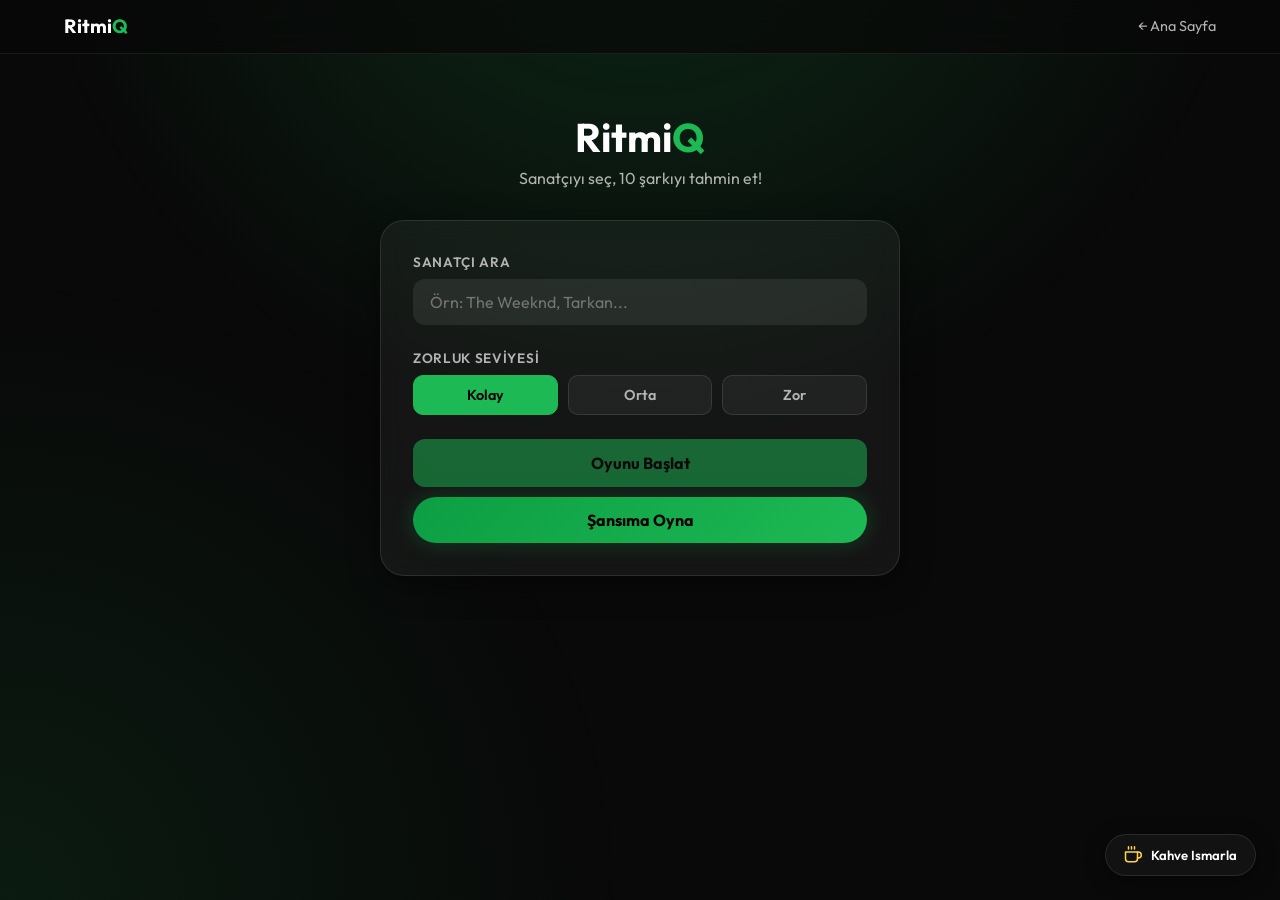
==== game.html @ 52778a84 "ritmiq" ====
<!DOCTYPE html>
<html lang="tr">

<head>
    <meta charset="UTF-8">
    <meta name="viewport" content="width=device-width, initial-scale=1.0">
    <title>RitmiQ – Oyna</title>
    <link rel="stylesheet" href="style.css">
    <link rel="preconnect" href="https://fonts.googleapis.com">
    <link rel="preconnect" href="https://fonts.gstatic.com" crossorigin>
    <link href="https://fonts.googleapis.com/css2?family=Outfit:wght@300;400;600;700&display=swap" rel="stylesheet">
    <style>
        .top-nav {
            position: fixed;
            top: 0;
            left: 0;
            right: 0;
            z-index: 99;
            padding: 0.9rem 5%;
            display: flex;
            align-items: center;
            justify-content: space-between;
            background: rgba(8, 8, 8, 0.7);
            backdrop-filter: blur(20px);
            border-bottom: 1px solid rgba(255, 255, 255, 0.07);
        }

        .top-nav a {
            color: #b3b3b3;
            text-decoration: none;
            font-size: 0.9rem;
            transition: color 0.2s;
        }

        .top-nav a:hover {
            color: #1DB954;
        }

        .top-nav .logo {
            font-size: 1.2rem;
            font-weight: 700;
            color: white;
        }

        .top-nav .logo span {
            color: #1DB954;
        }

        main.container {
            padding-top: 5rem;
        }

        /* ── Buy Me a Coffee ── */
        .bmac {
            position: fixed;
            bottom: 1.5rem;
            right: 1.5rem;
            z-index: 200;
            display: flex;
            align-items: center;
            gap: 9px;
            padding: 11px 18px;
            background: rgba(20, 20, 20, 0.85);
            border: 1px solid rgba(255, 255, 255, 0.1);
            border-radius: 50px;
            color: #fff;
            text-decoration: none;
            font-size: 0.82rem;
            font-weight: 600;
            backdrop-filter: blur(16px);
            box-shadow: 0 4px 20px rgba(0, 0, 0, 0.4);
            transition: transform 0.25s, border-color 0.25s, box-shadow 0.25s;
            font-family: 'Outfit', sans-serif;
        }

        .bmac:hover {
            transform: translateY(-3px);
            border-color: rgba(255, 213, 79, 0.4);
            box-shadow: 0 6px 28px rgba(0, 0, 0, 0.5);
        }

        .bmac svg {
            width: 18px;
            height: 18px;
            flex-shrink: 0;
        }

        /* ── Lucky Button ── */
        .lucky-btn {
            width: 100%;
            margin-top: 10px;
            padding: 13px 36px;
            background: linear-gradient(135deg, #0d9e43, #1DB954);
            border: none;
            border-radius: 50px;
            color: #000;
            font-weight: 700;
            font-size: 1rem;
            font-family: 'Outfit', sans-serif;
            cursor: pointer;
            position: relative;
            overflow: hidden;
            transition: filter 0.25s, transform 0.25s, box-shadow 0.25s;
            box-shadow: 0 0 22px rgba(29, 185, 84, 0.25);
        }

        .lucky-btn:hover {
            filter: brightness(1.1);
            transform: translateY(-3px);
            box-shadow: 0 0 36px rgba(29, 185, 84, 0.45);
        }

        .lucky-btn:active {
            transform: translateY(0);
        }

        .lucky-btn.spinning {
            animation: luckyPulse 0.6s ease infinite alternate;
        }

        @keyframes luckyPulse {
            from {
                filter: brightness(1);
            }

            to {
                filter: brightness(1.3);
            }
        }

        /* ── Result icon SVG ── */
        .result-emoji {
            width: 56px;
            height: 56px;
            margin: 0 auto 0.8rem;
        }

        .result-emoji svg {
            width: 100%;
            height: 100%;
        }

        /* ── Summary icon dots ── */
        .summary-icon {
            display: inline-block;
            width: 10px;
            height: 10px;
            border-radius: 50%;
            flex-shrink: 0;
        }

        .icon-correct {
            background: #1DB954;
            box-shadow: 0 0 6px rgba(29, 185, 84, 0.5);
        }

        .icon-wrong {
            background: #ef4444;
            box-shadow: 0 0 6px rgba(239, 68, 68, 0.4);
        }
    </style>
</head>

<body>
    <nav class="top-nav">
        <a href="/" class="logo">Ritmi<span>Q</span></a>
        <a href="/">← Ana Sayfa</a>
    </nav>

    <div class="background-glow"></div>

    <main class="container">
        <header>
            <h1>Ritmi<span>Q</span></h1>
            <p>Sanatçıyı seç, 10 şarkıyı tahmin et!</p>
        </header>

        <!-- Kurulum Ekranı -->
        <section id="setup-screen" class="glass-card">
            <div class="input-group">
                <label for="artist-search">Sanatçı Ara</label>
                <div class="search-box">
                    <input type="text" id="artist-search" placeholder="Örn: The Weeknd, Tarkan..." autocomplete="off">
                    <div id="search-results" class="results-dropdown hidden"></div>
                </div>
            </div>

            <div class="input-group">
                <label>Zorluk Seviyesi</label>
                <div class="difficulty-selector">
                    <button class="diff-btn active" data-level="easy">Kolay</button>
                    <button class="diff-btn" data-level="medium">Orta</button>
                    <button class="diff-btn" data-level="hard">Zor</button>
                </div>
            </div>

            <button id="start-game" class="primary-btn" disabled>Oyunu Başlat</button>
            <button id="lucky-btn" class="lucky-btn"> Şansıma Oyna</button>
        </section>

        <!-- Oyun Ekranı -->
        <section id="game-screen" class="glass-card hidden">
            <div class="quiz-header">
                <div class="question-counter">
                    Soru <span id="current-q">1</span> / <span id="total-q">10</span>
                </div>
                <div class="playing-indicator">
                    <div class="wave-container">
                        <div class="wave"></div>
                        <div class="wave"></div>
                        <div class="wave"></div>
                        <div class="wave"></div>
                        <div class="wave"></div>
                    </div>
                    <span id="game-status-text">Dinle ve bil!</span>
                </div>
            </div>

            <div class="audio-visualizer">
                <div class="progress-bar-container">
                    <div id="playback-progress" class="progress-bar"></div>
                </div>
                <div class="time-info">0:00 / 0:05</div>
            </div>

            <div id="options-container" class="options-grid"></div>

            <!-- Soru göstergesi (1..10) -->
            <div id="question-tracker" class="question-tracker"></div>

            <button id="next-btn" class="primary-btn hidden" style="margin-top:1.2rem;">
                Sonraki Soru →
            </button>
        </section>

        <!-- Sonuç Ekranı -->
        <section id="result-screen" class="glass-card hidden">
            <div class="result-hero">
                <div class="result-emoji" id="result-emoji">🏆</div>
                <h2 id="result-title">Mükemmel!</h2>
                <p id="result-subtitle"></p>
            </div>

            <div class="score-display">
                <div class="score-box correct-box">
                    <span id="correct-count">0</span>
                    <label>Doğru</label>
                </div>
                <div class="score-box wrong-box">
                    <span id="wrong-count">0</span>
                    <label>Yanlış</label>
                </div>
            </div>

            <!-- Cevap özeti -->
            <div id="answer-summary" class="answer-summary"></div>

            <button id="play-again" class="primary-btn" style="margin-top:1.5rem;">Yeni Oyun</button>
        </section>
    </main>

    <audio id="audio-player"></audio>
    <script src="script.js"></script>

    <!-- Buy Me a Coffee -->
    <a href="https://www.buymeacoffee.com/salimcaner" target="_blank" rel="noopener" class="bmac">
        <svg viewBox="0 0 24 24" fill="none" xmlns="http://www.w3.org/2000/svg">
            <path d="M18 8h1a4 4 0 0 1 0 8h-1" stroke="#FFD54F" stroke-width="2" stroke-linecap="round"
                stroke-linejoin="round" />
            <path d="M2 8h16v9a4 4 0 0 1-4 4H6a4 4 0 0 1-4-4V8z" stroke="#FFD54F" stroke-width="2"
                stroke-linecap="round" stroke-linejoin="round" />
            <line x1="6" y1="1" x2="6" y2="4" stroke="#FFD54F" stroke-width="2" stroke-linecap="round" />
            <line x1="10" y1="1" x2="10" y2="4" stroke="#FFD54F" stroke-width="2" stroke-linecap="round" />
            <line x1="14" y1="1" x2="14" y2="4" stroke="#FFD54F" stroke-width="2" stroke-linecap="round" />
        </svg>
        Kahve Ismarla
    </a>
</body>

</html>
---- style.css ----
:root {
    --primary: #1DB954;
    --primary-hover: #1ed760;
    --bg-dark: #090909;
    --card-bg: rgba(255, 255, 255, 0.05);
    --text-main: #ffffff;
    --text-dim: #b3b3b3;
    --error: #ff4d4d;
    --success: #1DB954;
    --glass-border: rgba(255, 255, 255, 0.1);
}

* {
    margin: 0;
    padding: 0;
    box-sizing: border-box;
    font-family: 'Outfit', sans-serif;
}

body {
    background-color: var(--bg-dark);
    color: var(--text-main);
    min-height: 100vh;
    display: flex;
    justify-content: center;
    align-items: flex-start;
    padding: 2rem 0;
    overflow-x: hidden;
}

.background-glow {
    position: fixed;
    top: 0;
    left: 0;
    width: 100%;
    height: 100%;
    background:
        radial-gradient(circle at 50% -20%, #1db95433 0%, transparent 50%),
        radial-gradient(circle at 0% 100%, #1db9541a 0%, transparent 40%);
    z-index: -1;
}

.container {
    width: 90%;
    max-width: 520px;
    z-index: 1;
}

header {
    text-align: center;
    margin-bottom: 2rem;
}

header h1 {
    font-size: 2.5rem;
    font-weight: 700;
    margin-bottom: 0.4rem;
}

header h1 span {
    color: var(--primary);
}

header p {
    color: var(--text-dim);
    font-size: 1rem;
}

.glass-card {
    background: var(--card-bg);
    backdrop-filter: blur(12px);
    -webkit-backdrop-filter: blur(12px);
    border: 1px solid var(--glass-border);
    border-radius: 24px;
    padding: 2rem;
    box-shadow: 0 8px 32px rgba(0, 0, 0, 0.4);
    animation: slideUp 0.5s cubic-bezier(0.16, 1, 0.3, 1);
}

@keyframes slideUp {
    from {
        opacity: 0;
        transform: translateY(24px);
    }

    to {
        opacity: 1;
        transform: translateY(0);
    }
}

.input-group {
    margin-bottom: 1.5rem;
}

.input-group label {
    display: block;
    margin-bottom: 0.5rem;
    color: var(--text-dim);
    font-size: 0.85rem;
    font-weight: 600;
    letter-spacing: 0.05em;
    text-transform: uppercase;
}

.search-box {
    position: relative;
}

input[type="text"] {
    width: 100%;
    padding: 12px 16px;
    background: rgba(255, 255, 255, 0.08);
    border: 1px solid transparent;
    border-radius: 12px;
    color: white;
    font-size: 1rem;
    transition: all 0.3s;
}

input[type="text"]:focus {
    outline: none;
    border-color: var(--primary);
    background: rgba(255, 255, 255, 0.11);
}

.results-dropdown {
    position: absolute;
    top: calc(100% + 8px);
    left: 0;
    width: 100%;
    background: #1a1a1a;
    border-radius: 12px;
    border: 1px solid var(--glass-border);
    max-height: 200px;
    overflow-y: auto;
    z-index: 100;
    box-shadow: 0 4px 20px rgba(0, 0, 0, 0.6);
}

.result-item {
    padding: 10px 14px;
    display: flex;
    align-items: center;
    gap: 10px;
    cursor: pointer;
    transition: background 0.2s;
}

.result-item:hover {
    background: rgba(255, 255, 255, 0.1);
}

.result-item img {
    width: 32px;
    height: 32px;
    border-radius: 50%;
    object-fit: cover;
}

.difficulty-selector {
    display: grid;
    grid-template-columns: 1fr 1fr 1fr;
    gap: 10px;
}

.diff-btn {
    padding: 10px;
    background: rgba(255, 255, 255, 0.05);
    border: 1px solid var(--glass-border);
    border-radius: 10px;
    color: var(--text-dim);
    cursor: pointer;
    font-weight: 600;
    font-size: 0.9rem;
    transition: all 0.25s;
}

.diff-btn:hover {
    background: rgba(255, 255, 255, 0.1);
}

.diff-btn.active {
    background: var(--primary);
    color: black;
    border-color: var(--primary);
}

.primary-btn {
    width: 100%;
    padding: 14px;
    background: var(--primary);
    border: none;
    border-radius: 12px;
    color: black;
    font-size: 1rem;
    font-weight: 700;
    cursor: pointer;
    transition: transform 0.2s, background 0.2s;
}

.primary-btn:hover:not(:disabled) {
    background: var(--primary-hover);
    transform: translateY(-2px);
}

.primary-btn:disabled {
    opacity: 0.5;
    cursor: not-allowed;
}

.hidden {
    display: none !important;
}

/* ====== GAME ====== */
.quiz-header {
    display: flex;
    align-items: center;
    justify-content: space-between;
    margin-bottom: 1.5rem;
    flex-wrap: wrap;
    gap: 8px;
}

.question-counter {
    font-size: 0.85rem;
    font-weight: 600;
    color: var(--text-dim);
    background: rgba(255, 255, 255, 0.06);
    padding: 6px 12px;
    border-radius: 20px;
}

.playing-indicator {
    display: inline-flex;
    align-items: center;
    gap: 10px;
    background: rgba(255, 255, 255, 0.05);
    padding: 6px 14px;
    border-radius: 20px;
}

.wave-container {
    display: flex;
    align-items: flex-end;
    gap: 3px;
    height: 16px;
}

.wave {
    width: 3px;
    background: var(--primary);
    border-radius: 2px;
    animation: wave-anim 1s ease-in-out infinite;
}

.wave:nth-child(2) {
    animation-delay: .15s
}

.wave:nth-child(3) {
    animation-delay: .3s
}

.wave:nth-child(4) {
    animation-delay: .45s
}

.wave:nth-child(5) {
    animation-delay: .6s
}

@keyframes wave-anim {

    0%,
    100% {
        height: 4px;
    }

    50% {
        height: 16px;
    }
}

.progress-bar-container {
    width: 100%;
    height: 7px;
    background: rgba(255, 255, 255, 0.1);
    border-radius: 4px;
    overflow: hidden;
    margin-bottom: 6px;
}

.progress-bar {
    height: 100%;
    width: 0%;
    background: var(--primary);
    transition: width 0.08s linear;
}

.time-info {
    text-align: right;
    font-size: 0.75rem;
    color: var(--text-dim);
    margin-bottom: 1.4rem;
}

.options-grid {
    display: grid;
    gap: 10px;
}

.option-btn {
    padding: 14px 16px;
    background: rgba(255, 255, 255, 0.07);
    border: 1px solid var(--glass-border);
    border-radius: 12px;
    color: white;
    text-align: left;
    cursor: pointer;
    font-size: 0.95rem;
    font-weight: 500;
    transition: all 0.2s;
}

.option-btn:hover:not(:disabled) {
    background: rgba(255, 255, 255, 0.14);
    transform: translateX(4px);
}

.option-btn.correct {
    background: var(--success);
    color: black;
    border-color: var(--success);
}

.option-btn.wrong {
    background: var(--error);
    border-color: var(--error);
}

/* ====== QUESTION TRACKER ====== */
.question-tracker {
    display: flex;
    flex-wrap: wrap;
    gap: 8px;
    justify-content: center;
    margin-top: 1.4rem;
}

.tracker-dot {
    width: 34px;
    height: 34px;
    border-radius: 50%;
    display: flex;
    align-items: center;
    justify-content: center;
    font-size: 0.8rem;
    font-weight: 700;
    background: rgba(255, 255, 255, 0.07);
    border: 2px solid rgba(255, 255, 255, 0.12);
    color: var(--text-dim);
    transition: all 0.35s;
}

.tracker-dot.active {
    border-color: var(--primary);
    color: var(--primary);
    transform: scale(1.15);
}

.tracker-dot.dot-correct {
    background: var(--success);
    color: black;
    border-color: var(--success);
}

.tracker-dot.dot-wrong {
    background: var(--error);
    color: white;
    border-color: var(--error);
}

/* ====== RESULT SCREEN ====== */
.result-hero {
    text-align: center;
    margin-bottom: 1.5rem;
}

.result-emoji {
    font-size: 3.5rem;
    margin-bottom: 0.5rem;
}

.result-hero h2 {
    font-size: 1.75rem;
    margin-bottom: 0.3rem;
}

.result-hero p {
    color: var(--text-dim);
    font-size: 1rem;
}

.score-display {
    display: grid;
    grid-template-columns: 1fr 1fr;
    gap: 12px;
    margin-bottom: 1.5rem;
}

.score-box {
    padding: 1.2rem;
    border-radius: 16px;
    text-align: center;
    border: 1px solid var(--glass-border);
}

.score-box span {
    display: block;
    font-size: 2.5rem;
    font-weight: 700;
}

.score-box label {
    font-size: 0.85rem;
    color: var(--text-dim);
}

.correct-box {
    background: rgba(29, 185, 84, 0.12);
    border-color: rgba(29, 185, 84, 0.3);
}

.correct-box span {
    color: var(--success);
}

.wrong-box {
    background: rgba(255, 77, 77, 0.12);
    border-color: rgba(255, 77, 77, 0.3);
}

.wrong-box span {
    color: var(--error);
}

.answer-summary {
    display: flex;
    flex-direction: column;
    gap: 8px;
    max-height: 260px;
    overflow-y: auto;
}

.summary-row {
    display: flex;
    align-items: center;
    gap: 10px;
    padding: 10px 12px;
    border-radius: 10px;
    border: 1px solid var(--glass-border);
    font-size: 0.9rem;
}

.summary-correct {
    background: rgba(29, 185, 84, 0.08);
}

.summary-wrong {
    background: rgba(255, 77, 77, 0.08);
}

.summary-num {
    width: 22px;
    text-align: center;
    font-weight: 700;
    color: var(--text-dim);
    flex-shrink: 0;
}

.summary-track {
    flex: 1;
}

.summary-icon {
    flex-shrink: 0;
}
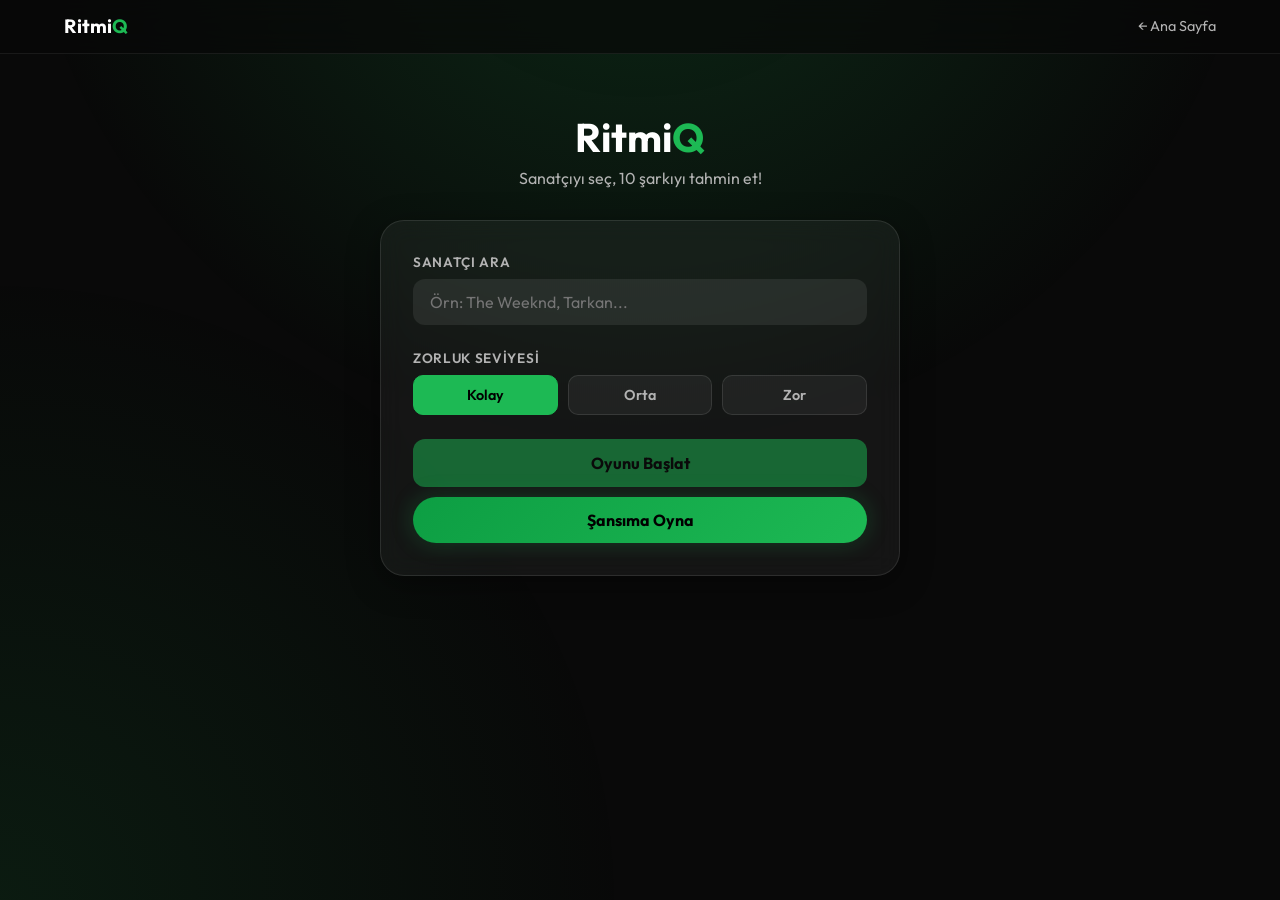
==== commit cc4f1330: "güncelleme" ====
--- a/game.html
+++ b/game.html
@@ -5,7 +5,7 @@
     <meta charset="UTF-8">
     <meta name="viewport" content="width=device-width, initial-scale=1.0">
     <title>RitmiQ – Oyna</title>
-    <link rel="stylesheet" href="style.css">
+    <link rel="stylesheet" href="/public/style.css?v=3">
     <link rel="preconnect" href="https://fonts.googleapis.com">
     <link rel="preconnect" href="https://fonts.gstatic.com" crossorigin>
     <link href="https://fonts.googleapis.com/css2?family=Outfit:wght@300;400;600;700&display=swap" rel="stylesheet">
@@ -159,6 +159,19 @@
             box-shadow: 0 0 6px rgba(239, 68, 68, 0.4);
         }
     </style>
+    
+    <!-- Google Reader Revenue Manager -->
+    <script async type="application/javascript" src="https://news.google.com/swg/js/v1/swg-basic.js"></script>
+    <script>
+        (self.SWG_BASIC = self.SWG_BASIC || []).push(basicSubscriptions => {
+            basicSubscriptions.init({
+                type: "NewsArticle",
+                isPartOfType: ["Product"],
+                isPartOfProductId: "CAowx9XKDA:openaccess",
+                clientOptions: { theme: "light", lang: "tr" },
+            });
+        });
+    </script>
 </head>
 
 <body>
@@ -255,14 +268,18 @@
             <!-- Cevap özeti -->
             <div id="answer-summary" class="answer-summary"></div>
 
-            <button id="play-again" class="primary-btn" style="margin-top:1.5rem;">Yeni Oyun</button>
+            <button id="show-note-btn" class="secondary-btn" style="margin-top:1.5rem;">Sanatçının Notunu Oku ✨</button>
+
+            <button id="play-again" class="primary-btn" style="margin-top:1rem;">Yeni Oyun</button>
         </section>
     </main>
 
     <audio id="audio-player"></audio>
-    <script src="script.js"></script>
-
-    <!-- Buy Me a Coffee -->
+    <script src="/public/script.js?v=4"></script>
+
+
+
+    <!-- Buy Me a Coffee (Geçici olarak yorum satırında)
     <a href="https://www.buymeacoffee.com/salimcaner" target="_blank" rel="noopener" class="bmac">
         <svg viewBox="0 0 24 24" fill="none" xmlns="http://www.w3.org/2000/svg">
             <path d="M18 8h1a4 4 0 0 1 0 8h-1" stroke="#FFD54F" stroke-width="2" stroke-linecap="round"
@@ -275,6 +292,7 @@
         </svg>
         Kahve Ismarla
     </a>
+    -->
 </body>
 
 </html>
--- a/public/style.css
+++ b/public/style.css
@@ -0,0 +1,792 @@
+@import url('https://fonts.googleapis.com/css2?family=Caveat:wght@500;700&display=swap');
+
+:root {
+    --primary: #1DB954;
+    --primary-hover: #1ed760;
+    --bg-dark: #090909;
+    --card-bg: rgba(255, 255, 255, 0.05);
+    --text-main: #ffffff;
+    --text-dim: #b3b3b3;
+    --error: #ff4d4d;
+    --success: #1DB954;
+    --glass-border: rgba(255, 255, 255, 0.1);
+}
+
+* {
+    margin: 0;
+    padding: 0;
+    box-sizing: border-box;
+    font-family: 'Outfit', sans-serif;
+}
+
+body {
+    background-color: var(--bg-dark);
+    color: var(--text-main);
+    min-height: 100vh;
+    display: flex;
+    justify-content: center;
+    align-items: flex-start;
+    padding: 2rem 0;
+    overflow-x: hidden;
+}
+
+.background-glow {
+    position: fixed;
+    top: 0;
+    left: 0;
+    width: 100%;
+    height: 100%;
+    background:
+        radial-gradient(circle at 50% -20%, #1db95433 0%, transparent 50%),
+        radial-gradient(circle at 0% 100%, #1db9541a 0%, transparent 40%);
+    z-index: -1;
+}
+
+.container {
+    width: 90%;
+    max-width: 520px;
+    z-index: 1;
+}
+
+header {
+    text-align: center;
+    margin-bottom: 2rem;
+}
+
+header h1 {
+    font-size: 2.5rem;
+    font-weight: 700;
+    margin-bottom: 0.4rem;
+}
+
+header h1 span {
+    color: var(--primary);
+}
+
+header p {
+    color: var(--text-dim);
+    font-size: 1rem;
+}
+
+.glass-card {
+    background: var(--card-bg);
+    backdrop-filter: blur(12px);
+    -webkit-backdrop-filter: blur(12px);
+    border: 1px solid var(--glass-border);
+    border-radius: 24px;
+    padding: 2rem;
+    box-shadow: 0 8px 32px rgba(0, 0, 0, 0.4);
+    animation: slideUp 0.5s cubic-bezier(0.16, 1, 0.3, 1);
+}
+
+@keyframes slideUp {
+    from {
+        opacity: 0;
+        transform: translateY(24px);
+    }
+
+    to {
+        opacity: 1;
+        transform: translateY(0);
+    }
+}
+
+.input-group {
+    margin-bottom: 1.5rem;
+}
+
+.input-group label {
+    display: block;
+    margin-bottom: 0.5rem;
+    color: var(--text-dim);
+    font-size: 0.85rem;
+    font-weight: 600;
+    letter-spacing: 0.05em;
+    text-transform: uppercase;
+}
+
+.search-box {
+    position: relative;
+}
+
+input[type="text"] {
+    width: 100%;
+    padding: 12px 16px;
+    background: rgba(255, 255, 255, 0.08);
+    border: 1px solid transparent;
+    border-radius: 12px;
+    color: white;
+    font-size: 1rem;
+    transition: all 0.3s;
+}
+
+input[type="text"]:focus {
+    outline: none;
+    border-color: var(--primary);
+    background: rgba(255, 255, 255, 0.11);
+}
+
+.results-dropdown {
+    position: absolute;
+    top: calc(100% + 8px);
+    left: 0;
+    width: 100%;
+    background: #1a1a1a;
+    border-radius: 12px;
+    border: 1px solid var(--glass-border);
+    max-height: 200px;
+    overflow-y: auto;
+    z-index: 100;
+    box-shadow: 0 4px 20px rgba(0, 0, 0, 0.6);
+}
+
+.result-item {
+    padding: 10px 14px;
+    display: flex;
+    align-items: center;
+    gap: 10px;
+    cursor: pointer;
+    transition: background 0.2s;
+}
+
+.result-item:hover {
+    background: rgba(255, 255, 255, 0.1);
+}
+
+.result-item img {
+    width: 32px;
+    height: 32px;
+    border-radius: 50%;
+    object-fit: cover;
+}
+
+.difficulty-selector {
+    display: grid;
+    grid-template-columns: 1fr 1fr 1fr;
+    gap: 10px;
+}
+
+.diff-btn {
+    padding: 10px;
+    background: rgba(255, 255, 255, 0.05);
+    border: 1px solid var(--glass-border);
+    border-radius: 10px;
+    color: var(--text-dim);
+    cursor: pointer;
+    font-weight: 600;
+    font-size: 0.9rem;
+    transition: all 0.25s;
+}
+
+.diff-btn:hover {
+    background: rgba(255, 255, 255, 0.1);
+}
+
+.diff-btn.active {
+    background: var(--primary);
+    color: black;
+    border-color: var(--primary);
+}
+
+.primary-btn {
+    width: 100%;
+    padding: 14px;
+    background: var(--primary);
+    border: none;
+    border-radius: 12px;
+    color: black;
+    font-size: 1rem;
+    font-weight: 700;
+    cursor: pointer;
+    transition: transform 0.2s, background 0.2s;
+}
+
+.primary-btn:hover:not(:disabled) {
+    background: var(--primary-hover);
+    transform: translateY(-2px);
+}
+
+.primary-btn:disabled {
+    opacity: 0.5;
+    cursor: not-allowed;
+}
+
+.secondary-btn {
+    width: 100%;
+    padding: 14px;
+    background: transparent;
+    border: 1px solid var(--primary);
+    border-radius: 12px;
+    color: var(--primary);
+    font-size: 1rem;
+    font-weight: 700;
+    cursor: pointer;
+    transition: transform 0.2s, background 0.2s, box-shadow 0.2s;
+}
+
+.secondary-btn:hover:not(:disabled) {
+    background: rgba(29, 185, 84, 0.1);
+    transform: translateY(-2px);
+    box-shadow: 0 4px 12px rgba(29, 185, 84, 0.15);
+}
+
+.secondary-btn:disabled {
+    opacity: 0.5;
+    cursor: not-allowed;
+    border-color: rgba(255, 255, 255, 0.2);
+    color: rgba(255, 255, 255, 0.5);
+}
+
+.hidden {
+    display: none !important;
+}
+
+/* ====== GAME ====== */
+.quiz-header {
+    display: flex;
+    align-items: center;
+    justify-content: space-between;
+    margin-bottom: 1.5rem;
+    flex-wrap: wrap;
+    gap: 8px;
+}
+
+.question-counter {
+    font-size: 0.85rem;
+    font-weight: 600;
+    color: var(--text-dim);
+    background: rgba(255, 255, 255, 0.06);
+    padding: 6px 12px;
+    border-radius: 20px;
+}
+
+.playing-indicator {
+    display: inline-flex;
+    align-items: center;
+    gap: 10px;
+    background: rgba(255, 255, 255, 0.05);
+    padding: 6px 14px;
+    border-radius: 20px;
+}
+
+.wave-container {
+    display: flex;
+    align-items: flex-end;
+    gap: 3px;
+    height: 16px;
+}
+
+.wave {
+    width: 3px;
+    background: var(--primary);
+    border-radius: 2px;
+    animation: wave-anim 1s ease-in-out infinite;
+}
+
+.wave:nth-child(2) {
+    animation-delay: .15s
+}
+
+.wave:nth-child(3) {
+    animation-delay: .3s
+}
+
+.wave:nth-child(4) {
+    animation-delay: .45s
+}
+
+.wave:nth-child(5) {
+    animation-delay: .6s
+}
+
+@keyframes wave-anim {
+
+    0%,
+    100% {
+        height: 4px;
+    }
+
+    50% {
+        height: 16px;
+    }
+}
+
+.progress-bar-container {
+    width: 100%;
+    height: 7px;
+    background: rgba(255, 255, 255, 0.1);
+    border-radius: 4px;
+    overflow: hidden;
+    margin-bottom: 6px;
+}
+
+.progress-bar {
+    height: 100%;
+    width: 0%;
+    background: var(--primary);
+    transition: width 0.08s linear;
+}
+
+.time-info {
+    text-align: right;
+    font-size: 0.75rem;
+    color: var(--text-dim);
+    margin-bottom: 1.4rem;
+}
+
+.options-grid {
+    display: grid;
+    gap: 10px;
+}
+
+.option-btn {
+    padding: 14px 16px;
+    background: rgba(255, 255, 255, 0.07);
+    border: 1px solid var(--glass-border);
+    border-radius: 12px;
+    color: white;
+    text-align: left;
+    cursor: pointer;
+    font-size: 0.95rem;
+    font-weight: 500;
+    transition: all 0.2s;
+}
+
+.option-btn:hover:not(:disabled) {
+    background: rgba(255, 255, 255, 0.14);
+    transform: translateX(4px);
+}
+
+.option-btn.correct {
+    background: var(--success);
+    color: black;
+    border-color: var(--success);
+}
+
+.option-btn.wrong {
+    background: var(--error);
+    border-color: var(--error);
+}
+
+/* ====== QUESTION TRACKER ====== */
+.question-tracker {
+    display: flex;
+    flex-wrap: wrap;
+    gap: 8px;
+    justify-content: center;
+    margin-top: 1.4rem;
+}
+
+.tracker-dot {
+    width: 34px;
+    height: 34px;
+    border-radius: 50%;
+    display: flex;
+    align-items: center;
+    justify-content: center;
+    font-size: 0.8rem;
+    font-weight: 700;
+    background: rgba(255, 255, 255, 0.07);
+    border: 2px solid rgba(255, 255, 255, 0.12);
+    color: var(--text-dim);
+    transition: all 0.35s;
+}
+
+.tracker-dot.active {
+    border-color: var(--primary);
+    color: var(--primary);
+    transform: scale(1.15);
+}
+
+.tracker-dot.dot-correct {
+    background: var(--success);
+    color: black;
+    border-color: var(--success);
+}
+
+.tracker-dot.dot-wrong {
+    background: var(--error);
+    color: white;
+    border-color: var(--error);
+}
+
+/* ====== RESULT SCREEN ====== */
+.result-hero {
+    text-align: center;
+    margin-bottom: 1.5rem;
+}
+
+.result-emoji {
+    font-size: 3.5rem;
+    margin-bottom: 0.5rem;
+}
+
+.result-hero h2 {
+    font-size: 1.75rem;
+    margin-bottom: 0.3rem;
+}
+
+.result-hero p {
+    color: var(--text-dim);
+    font-size: 1rem;
+}
+
+.score-display {
+    display: grid;
+    grid-template-columns: 1fr 1fr;
+    gap: 12px;
+    margin-bottom: 1.5rem;
+}
+
+.score-box {
+    padding: 1.2rem;
+    border-radius: 16px;
+    text-align: center;
+    border: 1px solid var(--glass-border);
+}
+
+.score-box span {
+    display: block;
+    font-size: 2.5rem;
+    font-weight: 700;
+}
+
+.score-box label {
+    font-size: 0.85rem;
+    color: var(--text-dim);
+}
+
+.correct-box {
+    background: rgba(29, 185, 84, 0.12);
+    border-color: rgba(29, 185, 84, 0.3);
+}
+
+.correct-box span {
+    color: var(--success);
+}
+
+.wrong-box {
+    background: rgba(255, 77, 77, 0.12);
+    border-color: rgba(255, 77, 77, 0.3);
+}
+
+.wrong-box span {
+    color: var(--error);
+}
+
+.answer-summary {
+    display: flex;
+    flex-direction: column;
+    gap: 8px;
+    max-height: 260px;
+    overflow-y: auto;
+    padding-right: 6px;
+}
+
+/* Custom Scrollbar for Answer Summary */
+.answer-summary::-webkit-scrollbar {
+    width: 6px;
+}
+
+.answer-summary::-webkit-scrollbar-track {
+    background: rgba(255, 255, 255, 0.04);
+    border-radius: 8px;
+}
+
+.answer-summary::-webkit-scrollbar-thumb {
+    background: var(--primary);
+    border-radius: 8px;
+}
+
+.answer-summary::-webkit-scrollbar-thumb:hover {
+    background: var(--primary-hover);
+}
+
+.summary-row {
+    display: flex;
+    align-items: center;
+    gap: 10px;
+    padding: 10px 12px;
+    border-radius: 10px;
+    border: 1px solid var(--glass-border);
+    font-size: 0.9rem;
+}
+
+.summary-correct {
+    background: rgba(29, 185, 84, 0.15);
+    border-color: rgba(29, 185, 84, 0.3);
+}
+
+.summary-wrong {
+    background: rgba(255, 77, 77, 0.15);
+    border-color: rgba(255, 77, 77, 0.3);
+}
+
+.summary-num {
+    width: 22px;
+    text-align: center;
+    font-weight: 700;
+    color: var(--text-dim);
+    flex-shrink: 0;
+}
+
+.summary-track {
+    flex: 1;
+    color: #ffffff;
+    font-weight: 500;
+    text-shadow: 0 1px 2px rgba(0, 0, 0, 0.3);
+}
+
+.summary-icon {
+    flex-shrink: 0;
+}
+
+/* ====== LOADING TRIVIA ====== */
+#loading-trivia {
+    text-align: center;
+    font-size: 0.9rem;
+    font-style: italic;
+    color: var(--text-dim);
+    margin-top: 16px;
+    display: none;
+    letter-spacing: 0.05em;
+}
+
+.fade-anim {
+    animation: fadeInOut 0.75s ease-in-out;
+}
+
+@keyframes fadeInOut {
+    0% {
+        opacity: 0;
+        transform: translateY(-4px);
+    }
+
+    20% {
+        opacity: 1;
+        transform: translateY(0);
+    }
+
+    80% {
+        opacity: 1;
+        transform: translateY(0);
+    }
+
+    100% {
+        opacity: 0;
+        transform: translateY(4px);
+    }
+}
+
+/* ====== REPLAY BUTTON ====== */
+.replay-icon-btn {
+    background: none;
+    border: none;
+    color: var(--primary);
+    cursor: pointer;
+    vertical-align: middle;
+    margin-left: 8px;
+    padding: 6px;
+    border-radius: 50%;
+    transition: all 0.25s cubic-bezier(0.4, 0, 0.2, 1);
+    display: inline-flex;
+    align-items: center;
+    justify-content: center;
+    background: rgba(29, 185, 84, 0.1);
+}
+
+.replay-icon-btn svg {
+    width: 16px;
+    height: 16px;
+}
+
+.replay-icon-btn:hover {
+    background: rgba(29, 185, 84, 0.25);
+    transform: rotate(-45deg) scale(1.1);
+    box-shadow: 0 0 10px rgba(29, 185, 84, 0.3);
+}
+
+/* ====== NOTE OVERLAY ====== */
+.note-overlay {
+    position: fixed;
+    top: 0;
+    left: 0;
+    width: 100vw;
+    height: 100vh;
+    background: rgba(0, 0, 0, 0.6);
+    backdrop-filter: blur(8px);
+    -webkit-backdrop-filter: blur(8px);
+    z-index: 1000;
+    display: flex;
+    justify-content: center;
+    align-items: center;
+    opacity: 0;
+    transition: opacity 0.4s ease;
+    pointer-events: none;
+    /* Initially disabled */
+}
+
+.note-overlay.visible {
+    opacity: 1;
+    pointer-events: all;
+}
+
+.note-card {
+    background: rgba(255, 255, 255, 0.05); /* Glass effect */
+    backdrop-filter: blur(16px);
+    -webkit-backdrop-filter: blur(16px);
+    border: 1px solid var(--glass-border);
+    width: 90%;
+    max-width: 440px;
+    padding: 3rem 2.5rem 2.5rem; /* Increased padding */
+    border-radius: 16px;
+    box-shadow: 0 16px 40px rgba(0, 0, 0, 0.4);
+    position: relative;
+    transform: scale(0.9) rotate(2deg);
+    transition: transform 0.5s cubic-bezier(0.175, 0.885, 0.32, 1.275);
+    color: var(--text-main);
+    text-align: center;
+}
+
+.note-overlay.visible .note-card {
+    transform: scale(1) rotate(-1deg);
+}
+
+.note-card::before {
+    content: '';
+    position: absolute;
+    top: 15px;
+    left: 50%;
+    transform: translateX(-50%);
+    width: 40px;
+    height: 12px;
+    background: rgba(0, 0, 0, 0.1);
+    border-radius: 6px;
+    box-shadow: inset 0 1px 3px rgba(0, 0, 0, 0.2);
+}
+
+.note-close-btn {
+    position: absolute;
+    top: 12px;
+    right: 12px;
+    background: none;
+    border: none;
+    font-size: 1.5rem;
+    line-height: 1;
+    cursor: pointer;
+    color: #aaa;
+    transition: color 0.2s;
+}
+
+.note-close-btn:hover {
+    color: #666;
+}
+
+.note-title {
+    font-size: 0.85rem;
+    text-transform: uppercase;
+    letter-spacing: 0.1em;
+    color: var(--text-dim);
+    margin-bottom: 1.5rem;
+    font-weight: 600;
+}
+
+.note-text {
+    font-family: 'Caveat', cursive;
+    font-size: 2rem;
+    color: var(--text-main);
+    line-height: 1.6; /* Improved line spacing */
+    min-height: 80px;
+    margin-bottom: 2rem;
+}
+
+.note-close-action-btn {
+    width: 100%;
+    padding: 12px;
+    background: transparent;
+    border: 1px solid var(--primary);
+    border-radius: 12px;
+    color: var(--primary);
+    font-size: 0.95rem;
+    font-weight: 700;
+    cursor: pointer;
+    transition: all 0.2s;
+}
+
+.note-close-action-btn:hover {
+    background: rgba(29, 185, 84, 0.1);
+    transform: translateY(-2px);
+    box-shadow: 0 4px 12px rgba(29, 185, 84, 0.15);
+}
+
+
+.ink-letter {
+    display: inline-block;
+    opacity: 0;
+    transform: translateX(-4px) rotate(-2deg);
+    transition: opacity 0.3s ease, transform 0.3s ease;
+    white-space: pre-wrap;
+    /* Preserve spaces */
+}
+
+.ink-letter.visible {
+    opacity: 1;
+    transform: translateX(0) rotate(0);
+}
+
+.ink-word {
+    display: inline-block;
+    white-space: nowrap;
+}
+
+/* ====== SPOTLIGHT OVERLAY ====== */
+.spotlight-overlay {
+    position: fixed;
+    inset: 0;
+    background: rgba(0, 0, 0, 0.85);
+    z-index: 999;
+    display: flex;
+    align-items: center;
+    justify-content: center;
+    flex-direction: column;
+    backdrop-filter: blur(5px);
+    -webkit-backdrop-filter: blur(5px);
+    opacity: 0;
+    transition: opacity 0.5s ease;
+    pointer-events: none;
+}
+
+.spotlight-overlay.visible {
+    opacity: 1;
+    pointer-events: all;
+}
+
+.spotlight-text {
+    font-size: 1.2rem;
+    font-weight: 600;
+    color: white;
+    text-shadow: 0 0 15px var(--primary);
+    text-align: center;
+    animation: pulseText 1.5s infinite;
+    padding: 0 20px;
+}
+
+@keyframes pulseText {
+    0% {
+        opacity: 0.6;
+        transform: scale(0.98);
+        text-shadow: 0 0 10px var(--primary);
+    }
+
+    50% {
+        opacity: 1;
+        transform: scale(1.02);
+        text-shadow: 0 0 25px var(--primary);
+    }
+
+    100% {
+        opacity: 0.6;
+        transform: scale(0.98);
+        text-shadow: 0 0 10px var(--primary);
+    }
+}
